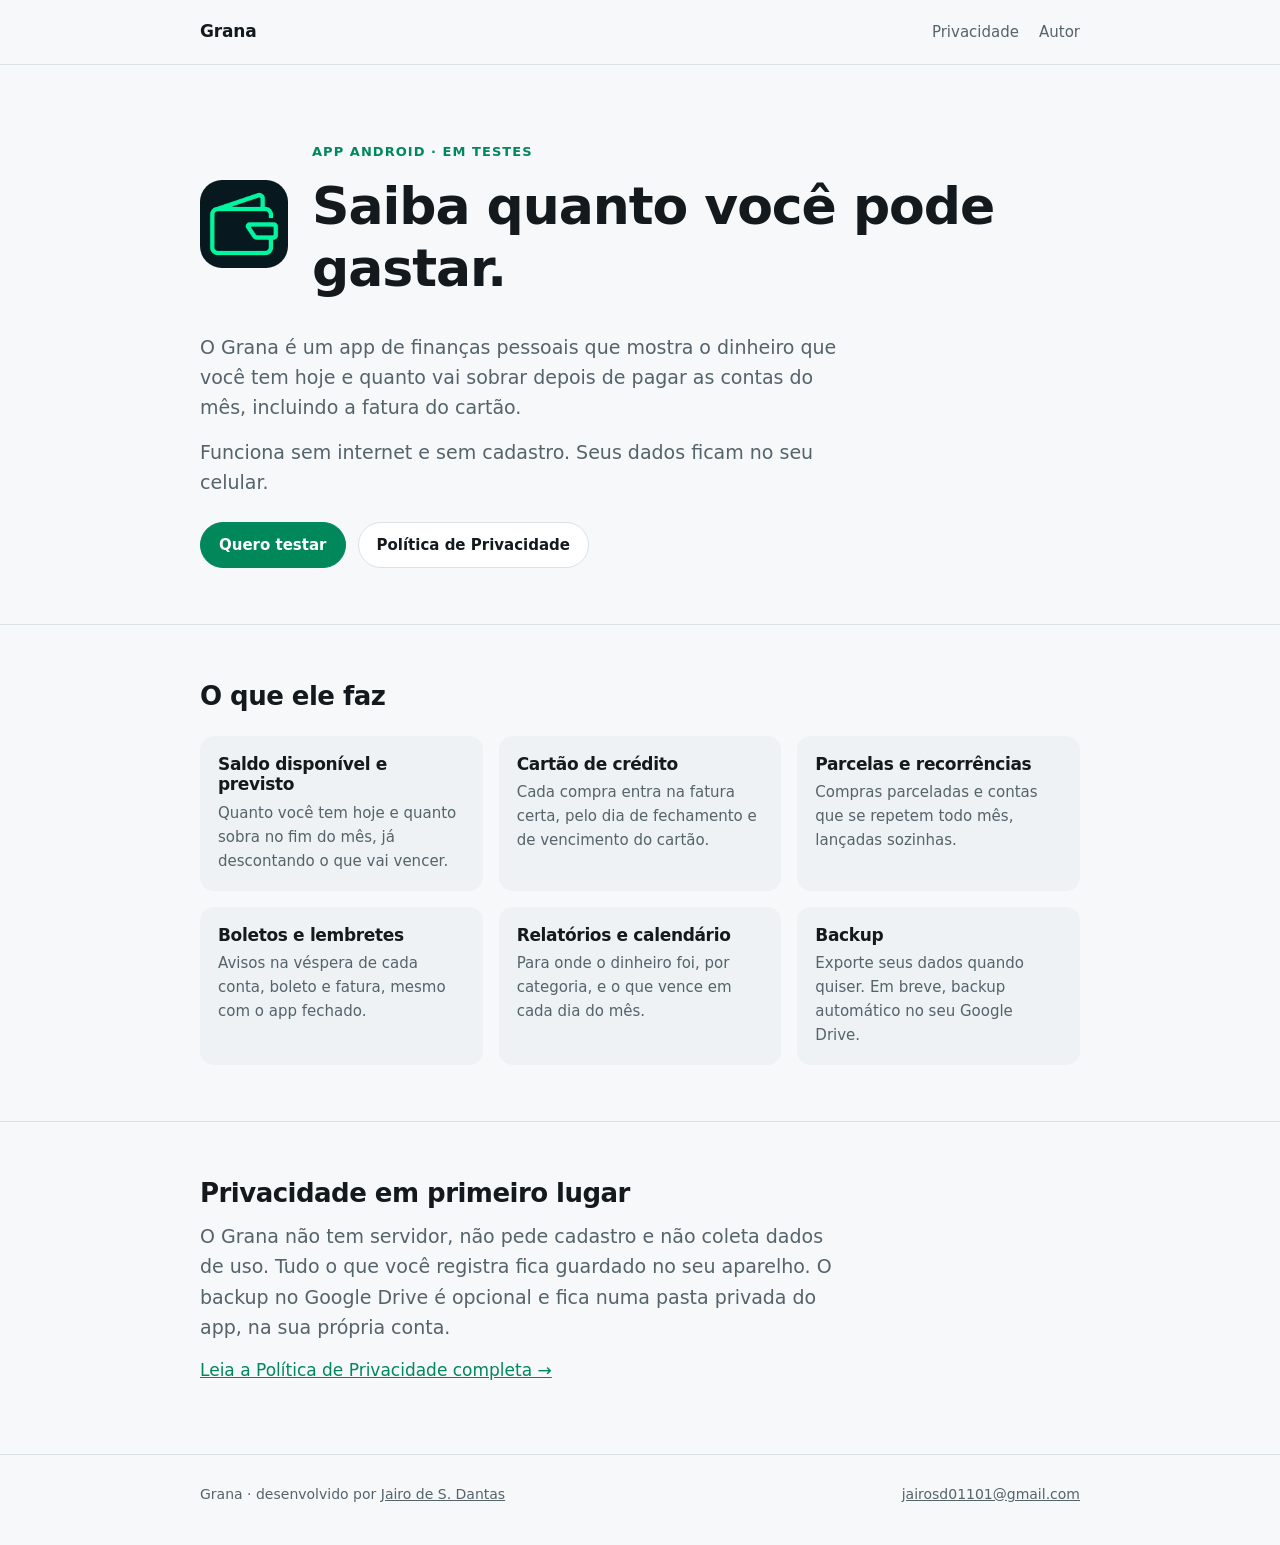
==== grana/index.html @ 78f8323a "feat: portfolio and Grana pages Co-Authored-By: Claude Opus 5.5 (1M context) <noreply@anthropic.com>" ====
<!doctype html>
<html lang="pt-BR">
<head>
  <meta charset="utf-8">
  <meta name="viewport" content="width=device-width, initial-scale=1">
  <title>Grana · Finanças pessoais para Android</title>
  <meta name="description" content="O Grana mostra quanto você pode gastar hoje, depois de pagar as contas do mês. Offline, sem cadastro, com os dados no seu celular.">
  <link rel="icon" href="favicon.png">
  <link rel="stylesheet" href="../assets/style.css">
</head>
<body class="grana">
  <header class="site-header">
    <div class="wrap">
      <a class="brand" href="./">Grana</a>
      <nav class="nav" aria-label="Seções">
        <a href="privacidade.html">Privacidade</a>
        <a href="../">Autor</a>
      </nav>
    </div>
  </header>

  <main>
    <section class="hero">
      <div class="wrap">
        <div class="hero-row">
          <img class="app-icon" src="../assets/grana-icon.png" alt="Ícone do Grana" width="88" height="88">
          <div>
            <span class="eyebrow">App Android · em testes</span>
            <h1>Saiba quanto você pode gastar.</h1>
          </div>
        </div>
        <p class="lead">
          O Grana é um app de finanças pessoais que mostra o dinheiro que você tem hoje e
          quanto vai sobrar depois de pagar as contas do mês, incluindo a fatura do cartão.
        </p>
        <p class="lead">
          Funciona sem internet e sem cadastro. Seus dados ficam no seu celular.
        </p>
        <div class="actions">
          <a class="button primary" href="mailto:jairosd01101@gmail.com?subject=Grana">Quero testar</a>
          <a class="button" href="privacidade.html">Política de Privacidade</a>
        </div>
      </div>
    </section>

    <section>
      <div class="wrap">
        <h2>O que ele faz</h2>
        <div class="features">
          <div>
            <h3>Saldo disponível e previsto</h3>
            <p>Quanto você tem hoje e quanto sobra no fim do mês, já descontando o que vai vencer.</p>
          </div>
          <div>
            <h3>Cartão de crédito</h3>
            <p>Cada compra entra na fatura certa, pelo dia de fechamento e de vencimento do cartão.</p>
          </div>
          <div>
            <h3>Parcelas e recorrências</h3>
            <p>Compras parceladas e contas que se repetem todo mês, lançadas sozinhas.</p>
          </div>
          <div>
            <h3>Boletos e lembretes</h3>
            <p>Avisos na véspera de cada conta, boleto e fatura, mesmo com o app fechado.</p>
          </div>
          <div>
            <h3>Relatórios e calendário</h3>
            <p>Para onde o dinheiro foi, por categoria, e o que vence em cada dia do mês.</p>
          </div>
          <div>
            <h3>Backup</h3>
            <p>Exporte seus dados quando quiser. Em breve, backup automático no seu Google Drive.</p>
          </div>
        </div>
      </div>
    </section>

    <section>
      <div class="wrap">
        <h2>Privacidade em primeiro lugar</h2>
        <p class="lead">
          O Grana não tem servidor, não pede cadastro e não coleta dados de uso. Tudo o que
          você registra fica guardado no seu aparelho. O backup no Google Drive é opcional e
          fica numa pasta privada do app, na sua própria conta.
        </p>
        <p><a href="privacidade.html">Leia a Política de Privacidade completa →</a></p>
      </div>
    </section>
  </main>

  <footer class="site-footer">
    <div class="wrap">
      <span>Grana · desenvolvido por <a href="../">Jairo de S. Dantas</a></span>
      <a href="mailto:jairosd01101@gmail.com">jairosd01101@gmail.com</a>
    </div>
  </footer>
</body>
</html>
---- assets/style.css ----
/* Shared by the portfolio and the project pages. A page picks its accent by
   setting --accent on <body>; everything else follows from the tokens. */

:root {
  --bg: #f6f8f9;
  --surface: #ffffff;
  --surface-2: #eef2f4;
  --text: #13191c;
  --muted: #55636a;
  --border: #dbe2e6;
  --accent: #2f6fb8;
  --accent-ink: #ffffff;
  --radius: 14px;
  --max: 920px;
  color-scheme: light;
}

@media (prefers-color-scheme: dark) {
  :root {
    --bg: #0d1214;
    --surface: #151b1e;
    --surface-2: #1c2427;
    --text: #e3e8ea;
    --muted: #9aa8ae;
    --border: #263035;
    --accent: #6aa5e8;
    --accent-ink: #08131c;
    color-scheme: dark;
  }
}

body.grana {
  --accent: #00875a;
  --accent-ink: #ffffff;
}

@media (prefers-color-scheme: dark) {
  body.grana {
    --accent: #00e294;
    --accent-ink: #003822;
  }
}

* { box-sizing: border-box; }

html { -webkit-text-size-adjust: 100%; }

body {
  margin: 0;
  background: var(--bg);
  color: var(--text);
  font-family: "Inter", system-ui, -apple-system, "Segoe UI", Roboto, sans-serif;
  font-size: 17px;
  line-height: 1.6;
}

a { color: var(--accent); }
a:hover { text-decoration-thickness: 2px; }

.wrap {
  max-width: var(--max);
  margin: 0 auto;
  padding: 0 20px;
}

/* ---- Header ---- */

.site-header {
  border-bottom: 1px solid var(--border);
}

.site-header .wrap {
  display: flex;
  align-items: center;
  justify-content: space-between;
  gap: 16px;
  min-height: 64px;
}

.brand {
  font-weight: 700;
  color: var(--text);
  text-decoration: none;
  letter-spacing: -0.01em;
}

.nav {
  display: flex;
  gap: 20px;
  font-size: 15px;
}

.nav a { color: var(--muted); text-decoration: none; }
.nav a:hover { color: var(--text); }

/* ---- Sections ---- */

main section { padding: 56px 0; }
main section + section { border-top: 1px solid var(--border); }

h1, h2, h3 { line-height: 1.2; letter-spacing: -0.02em; margin: 0 0 12px; }
h1 { font-size: clamp(34px, 6vw, 52px); }
h2 { font-size: 26px; }
h3 { font-size: 19px; }

p { margin: 0 0 14px; }

.eyebrow {
  display: inline-block;
  font-size: 13px;
  font-weight: 600;
  letter-spacing: 0.08em;
  text-transform: uppercase;
  color: var(--accent);
  margin-bottom: 12px;
}

.lead {
  font-size: 19px;
  color: var(--muted);
  max-width: 640px;
}

.muted { color: var(--muted); }

/* ---- Hero ---- */

.hero { padding-top: 72px; }

.hero-row {
  display: flex;
  align-items: center;
  gap: 24px;
  margin-bottom: 20px;
}

.avatar {
  flex: none;
  width: 72px;
  height: 72px;
  border-radius: 50%;
  display: grid;
  place-items: center;
  background: var(--accent);
  color: var(--accent-ink);
  font-weight: 700;
  font-size: 26px;
}

.app-icon {
  flex: none;
  width: 88px;
  height: 88px;
  border-radius: 22px;
}

.actions {
  display: flex;
  flex-wrap: wrap;
  gap: 12px;
  margin-top: 24px;
}

.button {
  display: inline-flex;
  align-items: center;
  gap: 8px;
  padding: 10px 18px;
  border-radius: 999px;
  border: 1px solid var(--border);
  background: var(--surface);
  color: var(--text);
  font-size: 15px;
  font-weight: 600;
  text-decoration: none;
}

.button.primary {
  background: var(--accent);
  border-color: var(--accent);
  color: var(--accent-ink);
}

.button svg { width: 18px; height: 18px; }

/* ---- Chips ---- */

.chips {
  display: flex;
  flex-wrap: wrap;
  gap: 8px;
  padding: 0;
  margin: 16px 0 0;
  list-style: none;
}

.chips li {
  padding: 4px 12px;
  border-radius: 999px;
  background: var(--surface-2);
  font-size: 14px;
  color: var(--muted);
}

/* ---- Cards ---- */

.grid {
  display: grid;
  grid-template-columns: repeat(auto-fill, minmax(260px, 1fr));
  gap: 16px;
  margin-top: 24px;
}

.card {
  display: flex;
  flex-direction: column;
  gap: 8px;
  padding: 20px;
  border: 1px solid var(--border);
  border-radius: var(--radius);
  background: var(--surface);
}

.card p { color: var(--muted); font-size: 15px; margin: 0; }
.card .chips { margin-top: auto; padding-top: 8px; }
.card .chips li { font-size: 13px; padding: 2px 10px; }

.card.featured {
  grid-column: 1 / -1;
  flex-direction: row;
  align-items: flex-start;
  gap: 20px;
}

.card.featured img {
  flex: none;
  width: 64px;
  height: 64px;
  border-radius: 16px;
}

.card .links { display: flex; flex-wrap: wrap; gap: 16px; font-size: 15px; }

@media (max-width: 560px) {
  .card.featured { flex-direction: column; }
}

/* ---- Feature list (project page) ---- */

.features {
  display: grid;
  grid-template-columns: repeat(auto-fill, minmax(240px, 1fr));
  gap: 16px;
  margin-top: 24px;
}

.features div {
  padding: 18px;
  border-radius: var(--radius);
  background: var(--surface-2);
}

.features h3 { font-size: 17px; margin-bottom: 6px; }
.features p { color: var(--muted); font-size: 15px; margin: 0; }

/* ---- Long-form text (privacy policy) ---- */

.prose { max-width: 700px; }
.prose h2 { font-size: 21px; margin-top: 36px; }
.prose ul { padding-left: 22px; margin: 0 0 14px; }
.prose li { margin-bottom: 6px; }
.prose code {
  font-size: 0.9em;
  padding: 1px 6px;
  border-radius: 6px;
  background: var(--surface-2);
}

/* ---- Footer ---- */

.site-footer {
  border-top: 1px solid var(--border);
  padding: 28px 0 40px;
  font-size: 14px;
  color: var(--muted);
}

.site-footer .wrap {
  display: flex;
  flex-wrap: wrap;
  justify-content: space-between;
  gap: 12px;
}

.site-footer a { color: var(--muted); }

/* ---- Timeline (experience) ---- */

.timeline { display: grid; gap: 28px; margin-top: 24px; }

.timeline article {
  display: grid;
  grid-template-columns: 170px 1fr;
  gap: 16px;
}

.timeline .when { color: var(--muted); font-size: 15px; padding-top: 2px; }
.timeline ul { margin: 0; padding-left: 20px; color: var(--muted); font-size: 16px; }
.timeline li { margin-bottom: 4px; }

@media (max-width: 560px) {
  .timeline article { grid-template-columns: 1fr; gap: 4px; }
}
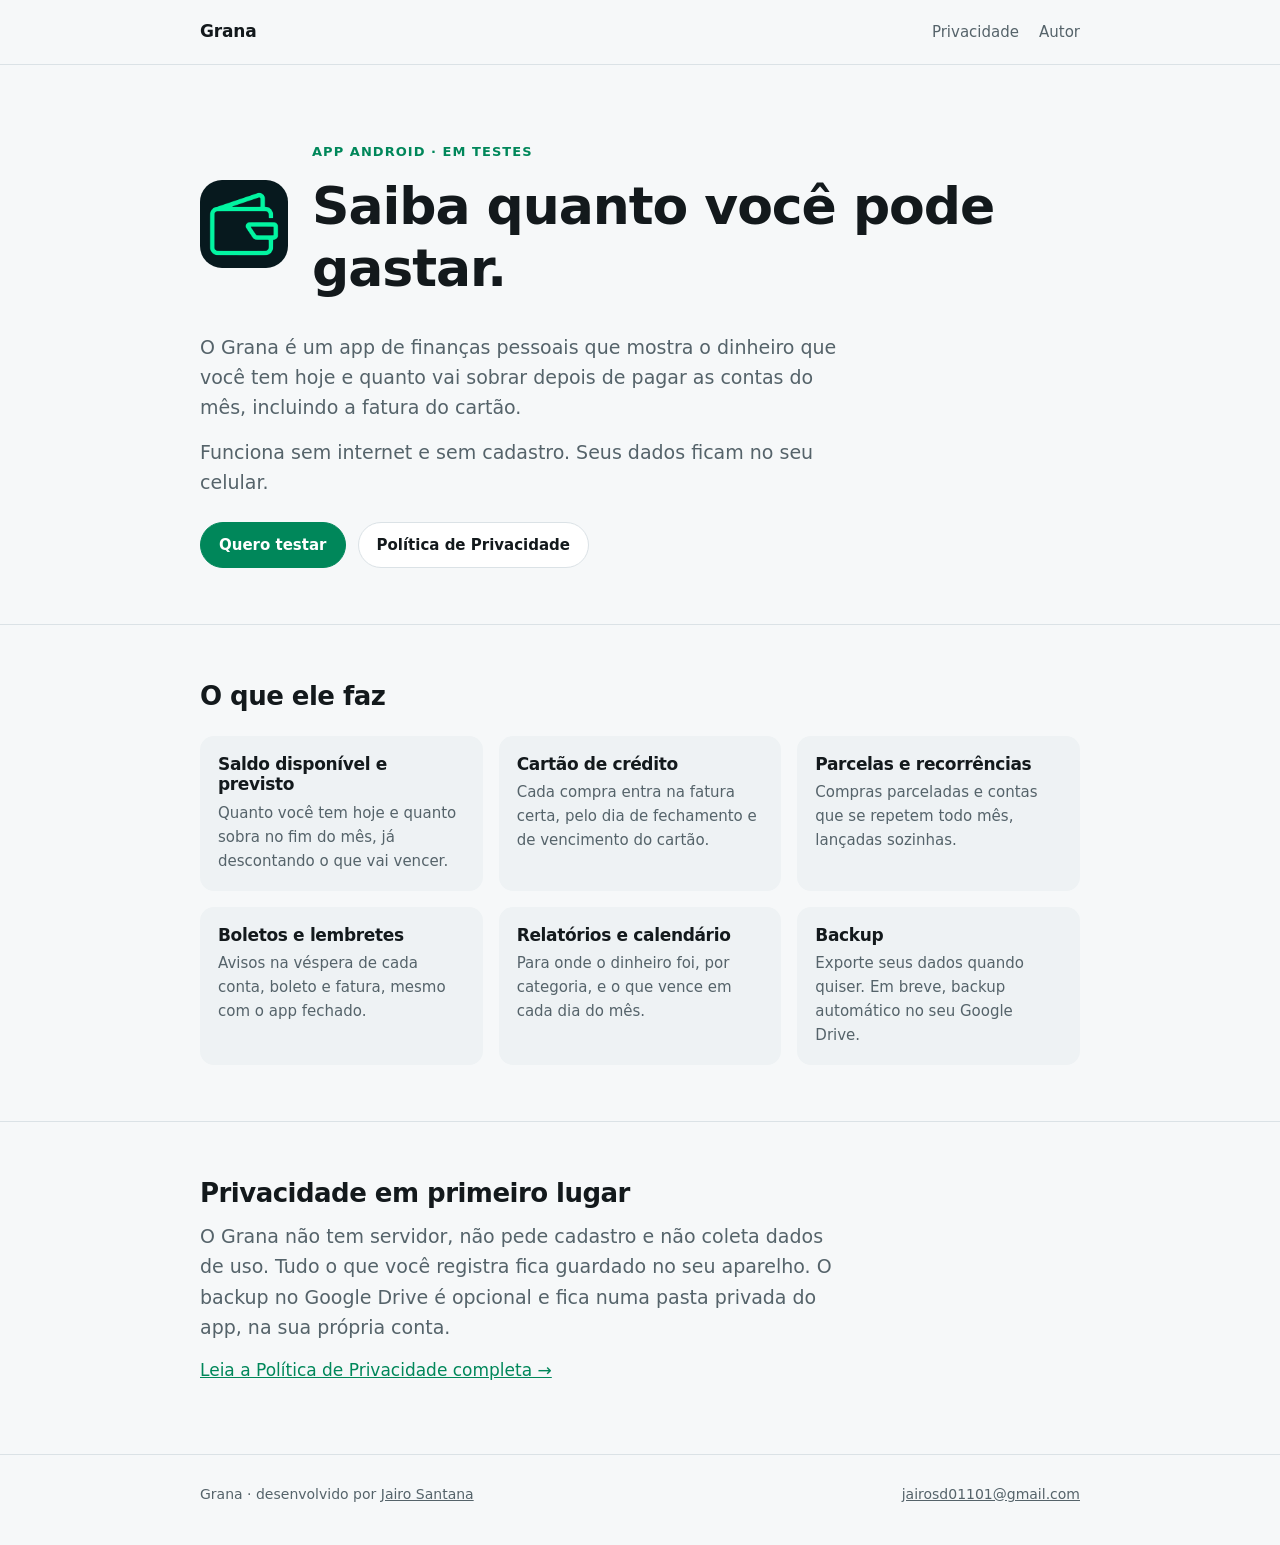
==== commit 2901d7b7: "chore: use the same name as LinkedIn and GitHub Co-Authored-By: Claude Opus 5.5 (1M context) <norepl" ====
--- a/grana/index.html
+++ b/grana/index.html
@@ -90,7 +90,7 @@
 
   <footer class="site-footer">
     <div class="wrap">
-      <span>Grana · desenvolvido por <a href="../">Jairo de S. Dantas</a></span>
+      <span>Grana · desenvolvido por <a href="../">Jairo Santana</a></span>
       <a href="mailto:jairosd01101@gmail.com">jairosd01101@gmail.com</a>
     </div>
   </footer>
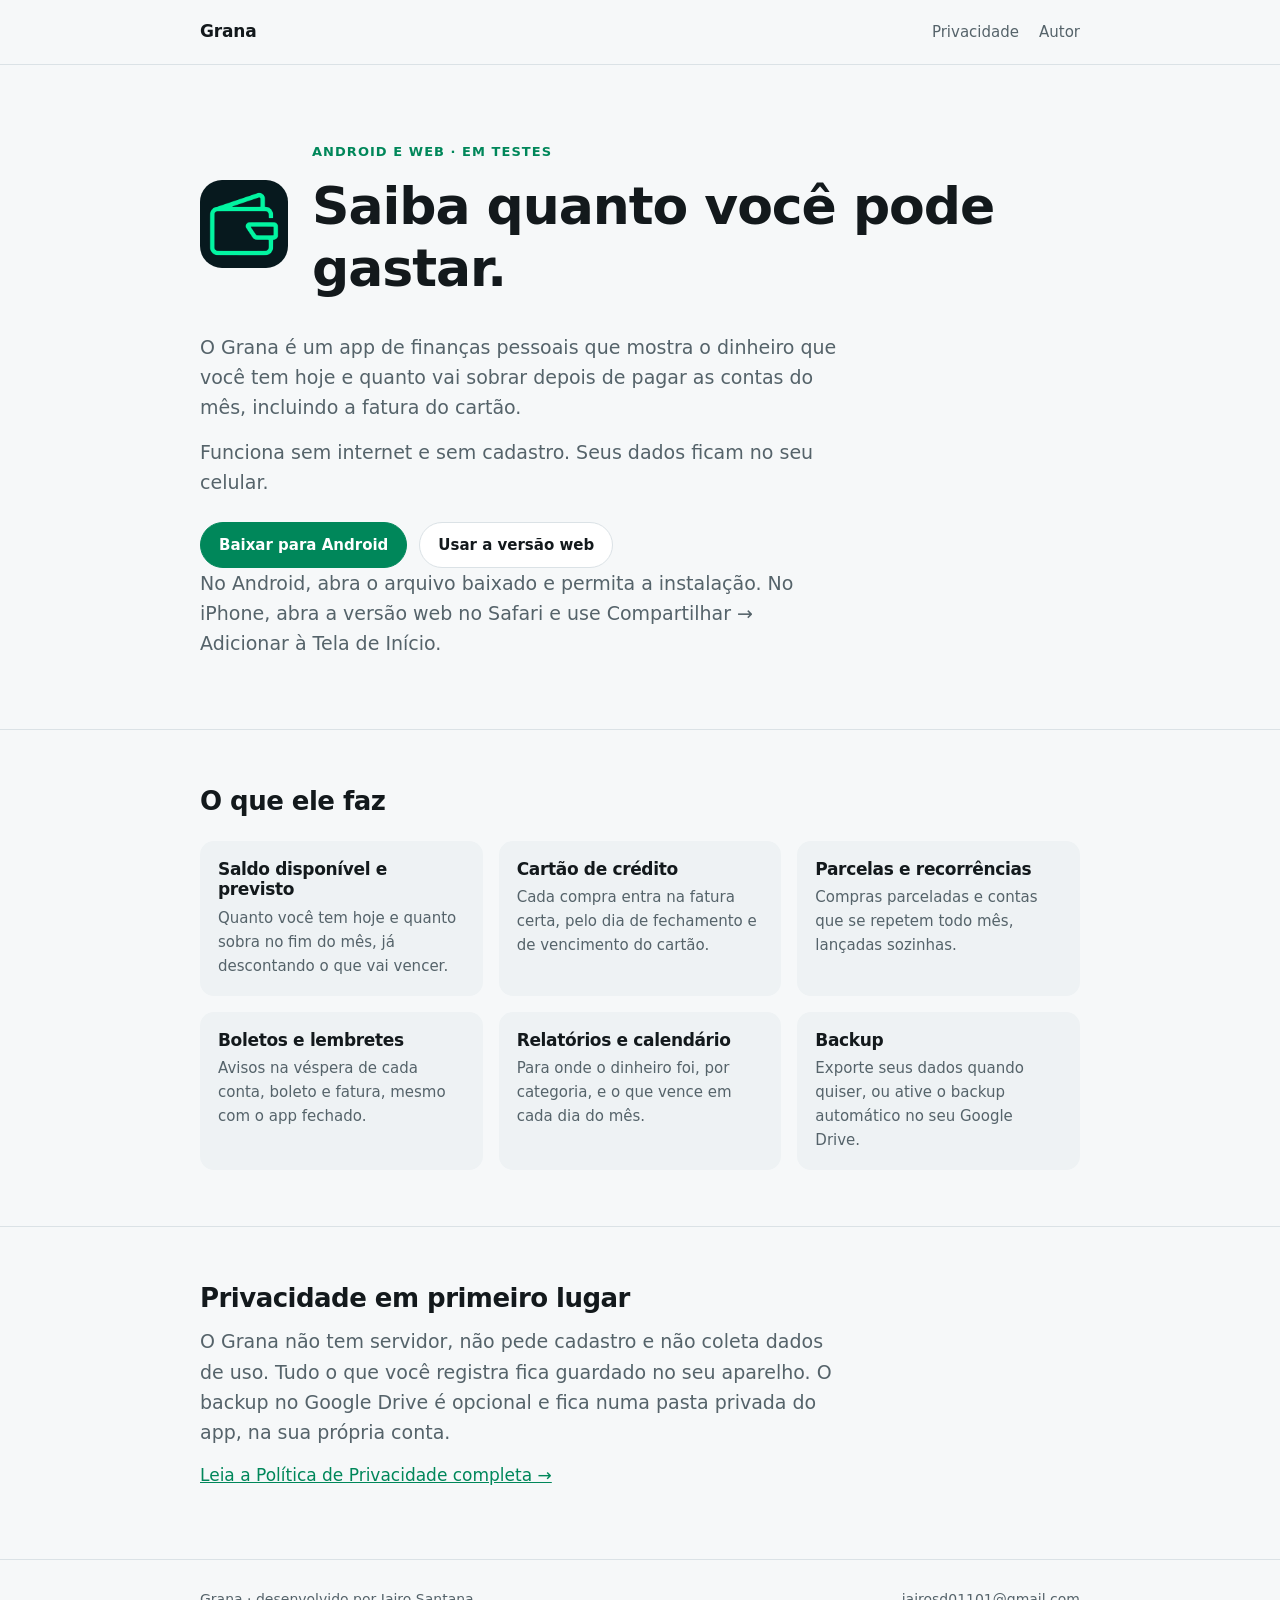
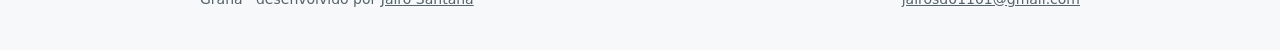
==== commit 71545268: "feat(grana): link the newest APK and the web version Co-Authored-By: Claude Opus 5.5 <noreply@anthro" ====
--- a/grana/index.html
+++ b/grana/index.html
@@ -3,7 +3,7 @@
 <head>
   <meta charset="utf-8">
   <meta name="viewport" content="width=device-width, initial-scale=1">
-  <title>Grana · Finanças pessoais para Android</title>
+  <title>Grana · Finanças pessoais para Android e web</title>
   <meta name="description" content="O Grana mostra quanto você pode gastar hoje, depois de pagar as contas do mês. Offline, sem cadastro, com os dados no seu celular.">
   <link rel="icon" href="favicon.png">
   <link rel="stylesheet" href="../assets/style.css">
@@ -25,7 +25,7 @@
         <div class="hero-row">
           <img class="app-icon" src="../assets/grana-icon.png" alt="Ícone do Grana" width="88" height="88">
           <div>
-            <span class="eyebrow">App Android · em testes</span>
+            <span class="eyebrow">Android e web · em testes</span>
             <h1>Saiba quanto você pode gastar.</h1>
           </div>
         </div>
@@ -36,10 +36,20 @@
         <p class="lead">
           Funciona sem internet e sem cadastro. Seus dados ficam no seu celular.
         </p>
+        <!--
+          Regra: estes links apontam sempre para a versão mais recente, nunca para
+          uma versão específica. O APK vem da release "latest" deste repositório
+          (publicada por `npm run build:announce` no repositório do app); a versão
+          web é o endereço fixo do PWA.
+        -->
         <div class="actions">
-          <a class="button primary" href="mailto:jairosd01101@gmail.com?subject=Grana">Quero testar</a>
-          <a class="button" href="privacidade.html">Política de Privacidade</a>
+          <a class="button primary" href="https://github.com/oriajsan/oriajsan.github.io/releases/latest/download/grana.apk">Baixar para Android</a>
+          <a class="button" href="https://grana-b8e.pages.dev">Usar a versão web</a>
         </div>
+        <p class="lead">
+          No Android, abra o arquivo baixado e permita a instalação. No iPhone, abra a versão
+          web no Safari e use Compartilhar → Adicionar à Tela de Início.
+        </p>
       </div>
     </section>
 
@@ -69,7 +79,7 @@
           </div>
           <div>
             <h3>Backup</h3>
-            <p>Exporte seus dados quando quiser. Em breve, backup automático no seu Google Drive.</p>
+            <p>Exporte seus dados quando quiser, ou ative o backup automático no seu Google Drive.</p>
           </div>
         </div>
       </div>
